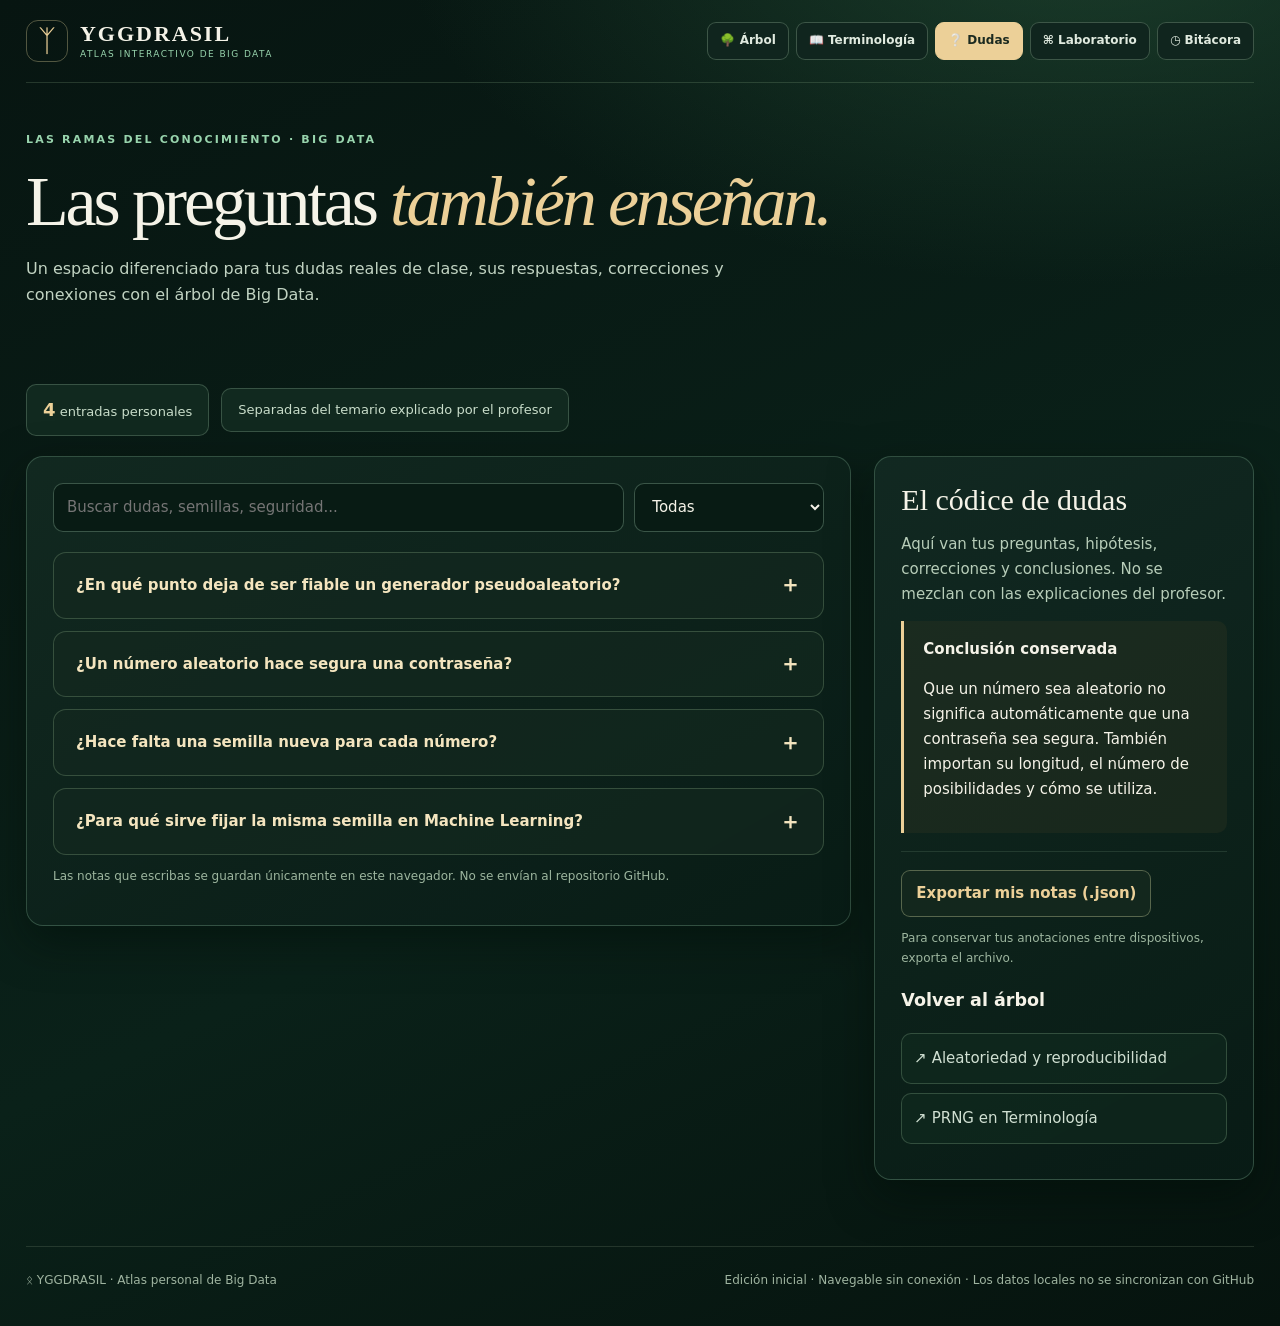
==== dudas.html @ 1339bfdf "Publicar atlas interactivo de Big Data: árbol, glosario, dudas, laboratorio y bitácora" ====
<!doctype html><html lang="es"><head><meta charset="utf-8"><meta name="viewport" content="width=device-width,initial-scale=1"><meta name="color-scheme" content="dark"><title>Dudas · Yggdrasil Big Data</title><link rel="stylesheet" href="assets/pages.css"></head><body><div class="shell"><header class="topbar"><a class="brand" href="yggdrasil.html#bigdata"><span class="brandicon">ᛉ</span><span><strong>YGGDRASIL</strong><small>Atlas interactivo de Big Data</small></span></a><nav class="tabs" aria-label="Secciones"><a class="tab "  href="yggdrasil.html">🌳 Árbol</a><a class="tab "  href="terminologia.html">📖 Terminología</a><a class="tab active" aria-current="page" href="dudas.html">❔ Dudas</a><a class="tab "  href="laboratorio.html">⌘ Laboratorio</a><a class="tab "  href="bitacora.html">◷ Bitácora</a></nav></header><section class="hero"><div class="eyebrow">Las ramas del conocimiento · Big Data</div><h1>Las preguntas <em>también enseñan.</em></h1><p>Un espacio diferenciado para tus dudas reales de clase, sus respuestas, correcciones y conexiones con el árbol de Big Data.</p></section><div class="row stats"><span class="stat"><strong id="total">4</strong> entradas personales</span><span class="stat">Separadas del temario explicado por el profesor</span></div><div class="grid"><main class="card pad"><div class="filters"><input id="search" class="input" placeholder="Buscar dudas, semillas, seguridad..." aria-label="Buscar dudas"><select id="filter" class="select" aria-label="Filtrar"><option value="all">Todas</option><option value="duda">Dudas personales</option><option value="dato">Datos interesantes</option></select></div><div id="list" class="list"></div><p class="footer-note">Las notas que escribas se guardan únicamente en este navegador. No se envían al repositorio GitHub.</p></main><aside class="card pad"><h2 class="panel-title">El códice de dudas</h2><p class="muted">Aquí van tus preguntas, hipótesis, correcciones y conclusiones. No se mezclan con las explicaciones del profesor.</p><div class="callout"><strong>Conclusión conservada</strong><p>Que un número sea aleatorio no significa automáticamente que una contraseña sea segura. También importan su longitud, el número de posibilidades y cómo se utiliza.</p></div><div class="segment"><button class="btn-ghost" id="exportNotes">Exportar mis notas (.json)</button><p class="footer-note">Para conservar tus anotaciones entre dispositivos, exporta el archivo.</p></div><h3>Volver al árbol</h3><a class="side-link" href="yggdrasil.html#aleatoriedad">↗ Aleatoriedad y reproducibilidad</a><a class="side-link" href="terminologia.html#prng">↗ PRNG en Terminología</a></aside></div><footer class="foot"><span>ᛟ YGGDRASIL · Atlas personal de Big Data</span><span>Edición inicial · Navegable sin conexión · Los datos locales no se sincronizan con GitHub</span></footer></div><script src="dudas-data.js"></script><script>
'use strict';const items=window.YGG_DUDAS,el=document.getElementById('list'),q=document.getElementById('search'),kind=document.getElementById('filter');let notes={};try{notes=JSON.parse(localStorage.getItem('ygg-bigdata-dudas-v1')||'{}')}catch(e){};
function normalize(s){return s.toLocaleLowerCase('es').normalize('NFD').replace(/[\u0300-\u036f]/g,'')}
function safe(tag,cls,value){const e=document.createElement(tag);if(cls)e.className=cls;if(value!==undefined)e.textContent=value;return e}
function render(){el.replaceChildren();const term=normalize(q.value),shown=items.filter(x=>(kind.value==='all'||kind.value===x.kind)&&normalize(x.title+' '+x.intro+' '+x.answer).includes(term));if(!shown.length){el.append(safe('div','entry','No hay coincidencias.'));return}for(const x of shown){const d=safe('details','entry');d.id=x.id;const summ=safe('summary','',x.title),subtitle=safe('div','small muted',x.intro);d.append(safe('span','pill'+(x.kind==='dato'?' extra':''),x.state),summ,subtitle);const content=safe('div','answer');content.append(safe('strong','',x.kind==='duda'?'Respuesta / estado actual':'Por qué merece recordarse'),safe('p','',x.answer),safe('p','muted',x.warning),safe('h3','','Conexiones con el árbol'));const row=safe('div','row');for(const linkId of x.links){const a=safe('a','side-link','↗ '+linkId.replaceAll('-',' '));a.href='yggdrasil.html#'+linkId;row.append(a)}content.append(row);const label=safe('label','small muted','Mis notas personales (solo en este navegador)');const ta=safe('textarea','textarea');ta.value=notes[x.id]||'';ta.placeholder='Añade una conclusión o una duda pendiente...';ta.setAttribute('aria-label','Notas personales para '+x.title);ta.addEventListener('input',()=>{notes[x.id]=ta.value;try{localStorage.setItem('ygg-bigdata-dudas-v1',JSON.stringify(notes))}catch(e){}});content.append(label,ta);d.append(content);el.append(d)}if(location.hash){const e=document.getElementById(location.hash.slice(1));if(e)e.open=true}}
q.addEventListener('input',render);kind.addEventListener('change',render);document.getElementById('exportNotes').addEventListener('click',()=>{const file=new Blob([JSON.stringify({fecha:new Date().toISOString(),notas:notes},null,2)],{type:'application/json'}),a=document.createElement('a');a.href=URL.createObjectURL(file);a.download='yggdrasil-bigdata-mis-dudas.json';a.click();setTimeout(()=>URL.revokeObjectURL(a.href),1000)});render();</script></body></html>
---- assets/pages.css ----
:root{color-scheme:dark;--bg:#071511;--panel:#10241e;--panel2:#132d25;--line:#315347;--text:#f5f3e8;--muted:#b0c6b4;--gold:#ecd098;--sage:#98d4ad;--purple:#c6a0ee;--orange:#f5bd78}
*{box-sizing:border-box}html{scroll-behavior:smooth}body{margin:0;min-height:100vh;background:radial-gradient(ellipse 940px 480px at 85% -5%,#27533999,transparent 73%),linear-gradient(155deg,#071511,#0a2119 58%,#06130e);font:15px/1.66 system-ui,"Segoe UI",Arial,sans-serif;color:var(--text)}body::before{content:"";position:fixed;inset:0;pointer-events:none;opacity:.13;background-image:radial-gradient(#d5c995 .65px,transparent .7px);background-size:44px 44px;mask-image:linear-gradient(#000,transparent 80%)}button,input,select,textarea{font:inherit}button{cursor:pointer}a{color:var(--gold)}button:focus-visible,a:focus-visible,input:focus-visible,textarea:focus-visible,select:focus-visible{outline:2px solid var(--gold);outline-offset:3px}.shell{max-width:1430px;margin:auto;padding:0 26px;position:relative}.topbar{min-height:83px;display:flex;align-items:center;justify-content:space-between;gap:16px;border-bottom:1px solid #8cac873b}.brand{display:flex;gap:12px;align-items:center;text-decoration:none;color:var(--text)}.brandicon{width:42px;height:42px;display:grid;place-items:center;font:30px Georgia,serif;border:1px solid #a5a0757a;border-radius:12px;color:var(--gold)}.brand strong{display:block;font:700 22px Georgia,serif;letter-spacing:.09em}.brand small{display:block;text-transform:uppercase;letter-spacing:.16em;font-size:9px;color:var(--sage)}.tabs{display:flex;gap:7px;flex-wrap:wrap}.tab{padding:8px 12px;border:1px solid #66846d86;border-radius:9px;background:#10251e;color:#e0eadf;text-decoration:none;font-size:12px;font-weight:700}.tab:hover{border-color:var(--gold)}.tab.active{color:#1b2a20;background:var(--gold);border-color:var(--gold)}.hero{padding:48px 0 37px;max-width:950px}.eyebrow{font-size:11px;letter-spacing:.2em;color:var(--sage);text-transform:uppercase;font-weight:700}.hero h1{font:normal clamp(40px,6vw,70px)/1.08 Georgia,serif;letter-spacing:-.045em;margin:15px 0}.hero h1 em{color:var(--gold)}.hero p{color:#c1d3c2;font-size:16px;max-width:790px}.row{display:flex;gap:12px;flex-wrap:wrap;align-items:center}.stats{margin:22px 0 18px}.stat{background:#11291f;border:1px solid #69877174;border-radius:10px;padding:10px 16px;font-size:13px;color:#c9ddca}.stat strong{color:var(--gold);font-size:18px}.grid{display:grid;grid-template-columns:minmax(0,1fr) minmax(240px,.46fr);align-items:start;gap:23px;margin:20px 0 66px}.card{background:linear-gradient(150deg,#132a22e9,#091c16ec);border:1px solid #52786287;border-radius:17px;box-shadow:0 16px 44px #020d0881;overflow:hidden}.pad{padding:26px}.panel-title{font:30px Georgia,serif;margin:0 0 8px}.muted{color:#b7cdb9}.small{font-size:12px}.kicker{font-size:10px;letter-spacing:.17em;text-transform:uppercase;font-weight:800;color:var(--sage)}.filters{display:flex;gap:10px;flex-wrap:wrap;margin:0 0 20px}.input,.select,.textarea{background:#081b14;color:var(--text);border:1px solid #6386728c;padding:11px 13px;border-radius:10px;min-width:180px}.input{flex:1}.textarea{width:100%;min-height:100px;resize:vertical}.btn{background:#c5b078;color:#112419;border:0;border-radius:9px;padding:10px 14px;font-weight:800}.btn:hover{background:#efdbab}.btn-ghost{border:1px solid #8e99738c;background:#13271d;color:var(--gold);border-radius:9px;padding:10px 14px;font-weight:700}.btn-ghost:hover{border-color:var(--gold)}.pill{display:inline-block;border:1px solid #6f976b90;border-radius:99px;padding:3px 9px;font-size:11px;color:#b9e2c0}.pill.extra{color:#dfb7ed;border-color:#b093cf86}.list{display:grid;gap:12px}.entry{padding:20px 22px;border:1px solid #5a785d83;background:#152a20a8;border-radius:13px}.entry h2,.entry h3{margin:4px 0 7px;font:24px Georgia,serif}.entry p{margin:8px 0 12px;color:#d0dfd0}.entry summary{cursor:pointer;font-weight:700;color:#f4e5bf;list-style:none;display:flex;gap:10px;align-items:center;justify-content:space-between}.entry summary::after{content:'＋';font-size:22px;line-height:1}.entry[open] summary::after{content:'−'}.answer{padding:15px 0 0;border-top:1px solid #7d98774d;margin:16px 0 0}.answer p{margin:0 0 12px}.answer strong{color:var(--gold)}.callout{padding:16px 19px;border-left:3px solid var(--gold);background:#3539234d;border-radius:0 10px 10px 0}.side-link{display:block;text-decoration:none;margin:9px 0;padding:12px;border:1px solid #61816673;border-radius:10px;color:#d0e0d2;background:#132e2382}.side-link:hover{color:var(--gold);border-color:var(--gold)}.foot{border-top:1px solid #92a78834;padding:24px 0 36px;color:#9fb4a0;font-size:12px;display:flex;gap:14px;justify-content:space-between}.codebox{padding:13px 15px;background:#061410;border:1px solid #5875628a;border-radius:11px;margin:9px 0 15px;display:flex;gap:8px;justify-content:space-between;align-items:start}.codebox code{overflow:auto;white-space:pre-wrap;word-break:break-word;color:#bce3c8;font:13px/1.65 Consolas,"Cascadia Code",monospace}.copy{white-space:nowrap;border:1px solid #a79670a2;background:#293728;color:var(--gold);border-radius:8px;padding:6px 10px;font-size:11px}.tabs2{display:flex;gap:9px;flex-wrap:wrap;margin:12px 0 22px}.tabs2 button{border:1px solid #597a6380;background:#122c21;color:#d9e8d9;padding:10px 12px;border-radius:9px}.tabs2 button[aria-pressed="true"]{background:var(--gold);color:#1a2c21}.checkline{display:flex;gap:11px;align-items:start}.checkline input{accent-color:#bdda99;transform:scale(1.2);margin-top:7px}.taghost{color:#d8adf2}.tagcontainer{color:#9fd7b4}.taghdfs{color:#ead08f}.monotext{font:12px/1.5 Consolas,monospace;color:#bddcc6}.date{font-size:12px;letter-spacing:.09em;color:var(--sage);text-transform:uppercase}.segment{margin:18px 0 0;border-top:1px solid #63826842;padding-top:18px}.hide{display:none!important}.footer-note{font-size:12px;color:#9db69f}.stack{display:grid;gap:12px}.flow-btn{border:0;background:none;color:var(--gold);padding:0;font:inherit;text-decoration:underline;cursor:pointer}
@media(max-width:930px){.topbar{padding:16px 0;flex-wrap:wrap}.grid{grid-template-columns:1fr}.hero{padding-top:35px}}@media(max-width:560px){.shell{padding:0 15px}.pad{padding:19px}.entry{padding:17px}.tabs{gap:5px}.tab{font-size:11px;padding:7px 8px}.brand strong{font-size:19px}.hero h1{font-size:42px}.codebox{display:block}.copy{margin-top:10px}.foot{display:block}}
@media(prefers-reduced-motion:reduce){*{scroll-behavior:auto!important;transition:none!important}}
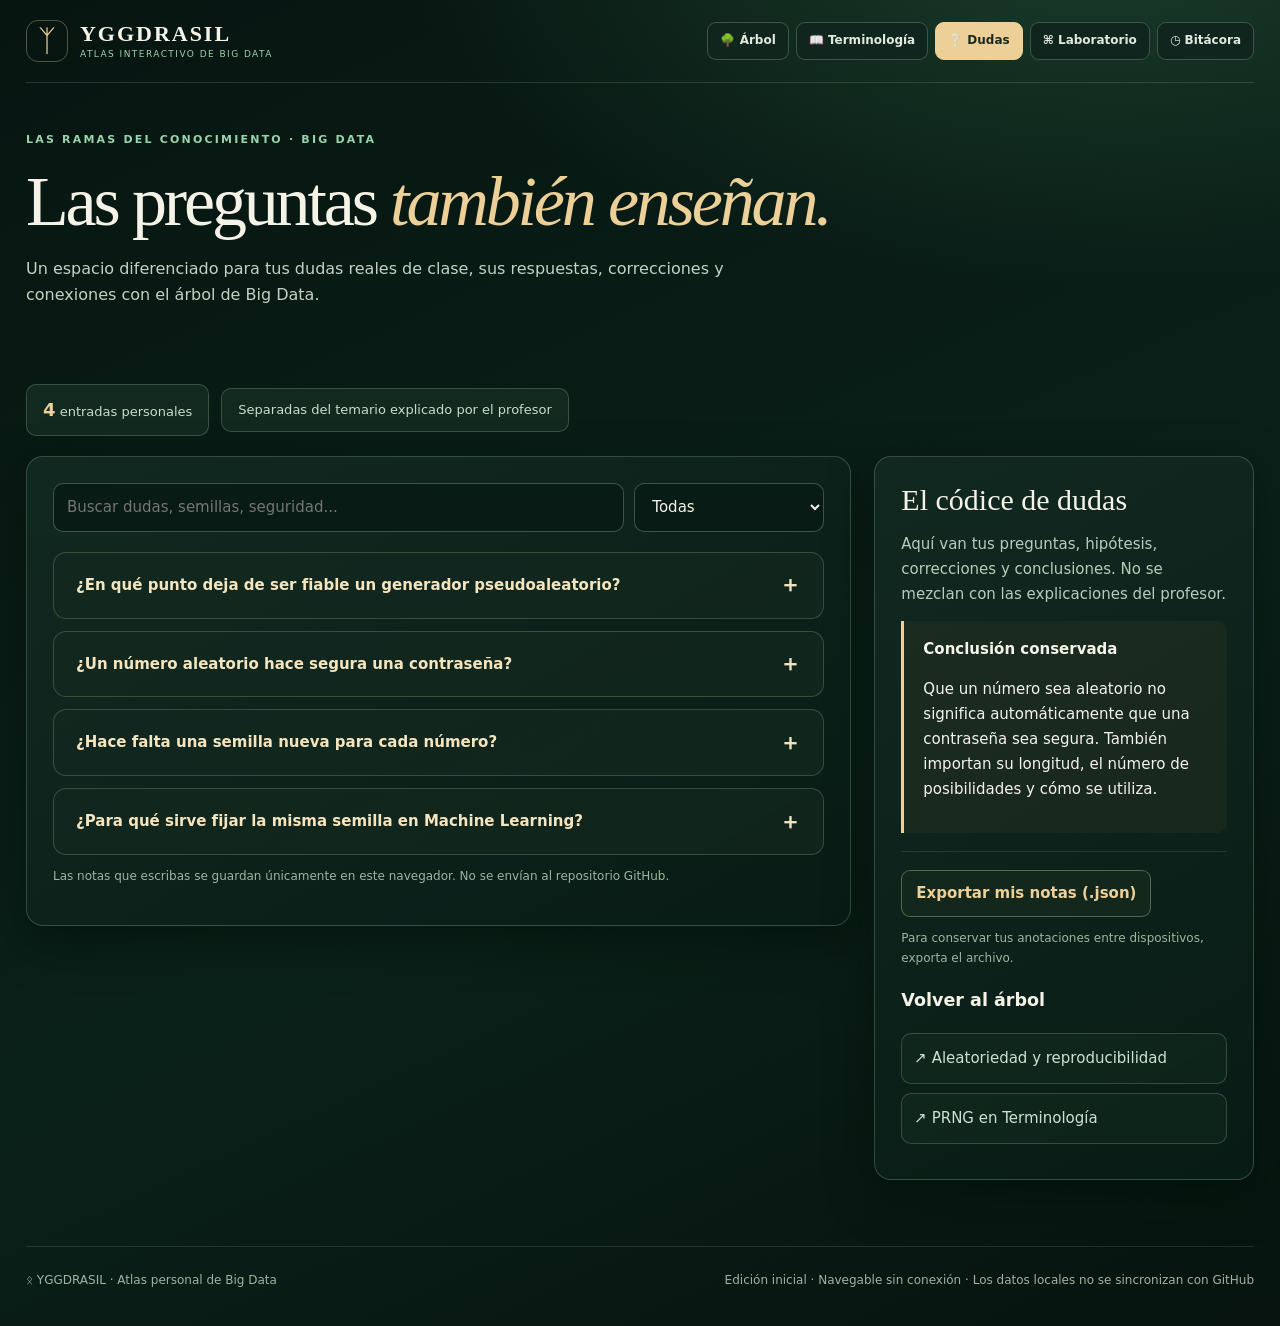
==== commit d781f1d0: "V4: depurar laboratorio, bitácora y dudas personales" ====
--- a/dudas.html
+++ b/dudas.html
@@ -2,5 +2,5 @@
 'use strict';const items=window.YGG_DUDAS,el=document.getElementById('list'),q=document.getElementById('search'),kind=document.getElementById('filter');let notes={};try{notes=JSON.parse(localStorage.getItem('ygg-bigdata-dudas-v1')||'{}')}catch(e){};
 function normalize(s){return s.toLocaleLowerCase('es').normalize('NFD').replace(/[\u0300-\u036f]/g,'')}
 function safe(tag,cls,value){const e=document.createElement(tag);if(cls)e.className=cls;if(value!==undefined)e.textContent=value;return e}
-function render(){el.replaceChildren();const term=normalize(q.value),shown=items.filter(x=>(kind.value==='all'||kind.value===x.kind)&&normalize(x.title+' '+x.intro+' '+x.answer).includes(term));if(!shown.length){el.append(safe('div','entry','No hay coincidencias.'));return}for(const x of shown){const d=safe('details','entry');d.id=x.id;const summ=safe('summary','',x.title),subtitle=safe('div','small muted',x.intro);d.append(safe('span','pill'+(x.kind==='dato'?' extra':''),x.state),summ,subtitle);const content=safe('div','answer');content.append(safe('strong','',x.kind==='duda'?'Respuesta / estado actual':'Por qué merece recordarse'),safe('p','',x.answer),safe('p','muted',x.warning),safe('h3','','Conexiones con el árbol'));const row=safe('div','row');for(const linkId of x.links){const a=safe('a','side-link','↗ '+linkId.replaceAll('-',' '));a.href='yggdrasil.html#'+linkId;row.append(a)}content.append(row);const label=safe('label','small muted','Mis notas personales (solo en este navegador)');const ta=safe('textarea','textarea');ta.value=notes[x.id]||'';ta.placeholder='Añade una conclusión o una duda pendiente...';ta.setAttribute('aria-label','Notas personales para '+x.title);ta.addEventListener('input',()=>{notes[x.id]=ta.value;try{localStorage.setItem('ygg-bigdata-dudas-v1',JSON.stringify(notes))}catch(e){}});content.append(label,ta);d.append(content);el.append(d)}if(location.hash){const e=document.getElementById(location.hash.slice(1));if(e)e.open=true}}
+function render(){el.replaceChildren();const term=normalize(q.value),shown=items.filter(x=>(kind.value==='all'||kind.value===x.kind)&&normalize(x.title+' '+x.intro+' '+x.answer).includes(term));if(!shown.length){el.append(safe('div','entry','No hay coincidencias.'));return}for(const x of shown){const d=safe('details','entry');d.id=x.id;const summ=safe('summary','',x.title),subtitle=safe('div','small muted',x.intro);d.append(safe('span','pill'+(x.kind==='dato'?' extra':''),x.state),summ,subtitle);const content=safe('div','answer');content.append(safe('strong','',x.kind==='duda'?'Respuesta / estado actual':'Por qué merece recordarse'),safe('p','',x.answer),safe('p','muted',x.warning));if(x.links.length){content.append(safe('h3','','Conexiones con el árbol'));const row=safe('div','row');for(const linkId of x.links){const a=safe('a','side-link','↗ '+linkId.replaceAll('-',' '));a.href='yggdrasil.html#'+linkId;row.append(a)}content.append(row)}else{content.append(safe('p','muted','Duda personal: conservada fuera del árbol del temario oficial de Big Data.'))}const label=safe('label','small muted','Mis notas personales (solo en este navegador)');const ta=safe('textarea','textarea');ta.value=notes[x.id]||'';ta.placeholder='Añade una conclusión o una duda pendiente...';ta.setAttribute('aria-label','Notas personales para '+x.title);ta.addEventListener('input',()=>{notes[x.id]=ta.value;try{localStorage.setItem('ygg-bigdata-dudas-v1',JSON.stringify(notes))}catch(e){}});content.append(label,ta);d.append(content);el.append(d)}if(location.hash){const e=document.getElementById(location.hash.slice(1));if(e)e.open=true}}
 q.addEventListener('input',render);kind.addEventListener('change',render);document.getElementById('exportNotes').addEventListener('click',()=>{const file=new Blob([JSON.stringify({fecha:new Date().toISOString(),notas:notes},null,2)],{type:'application/json'}),a=document.createElement('a');a.href=URL.createObjectURL(file);a.download='yggdrasil-bigdata-mis-dudas.json';a.click();setTimeout(()=>URL.revokeObjectURL(a.href),1000)});render();</script></body></html>
